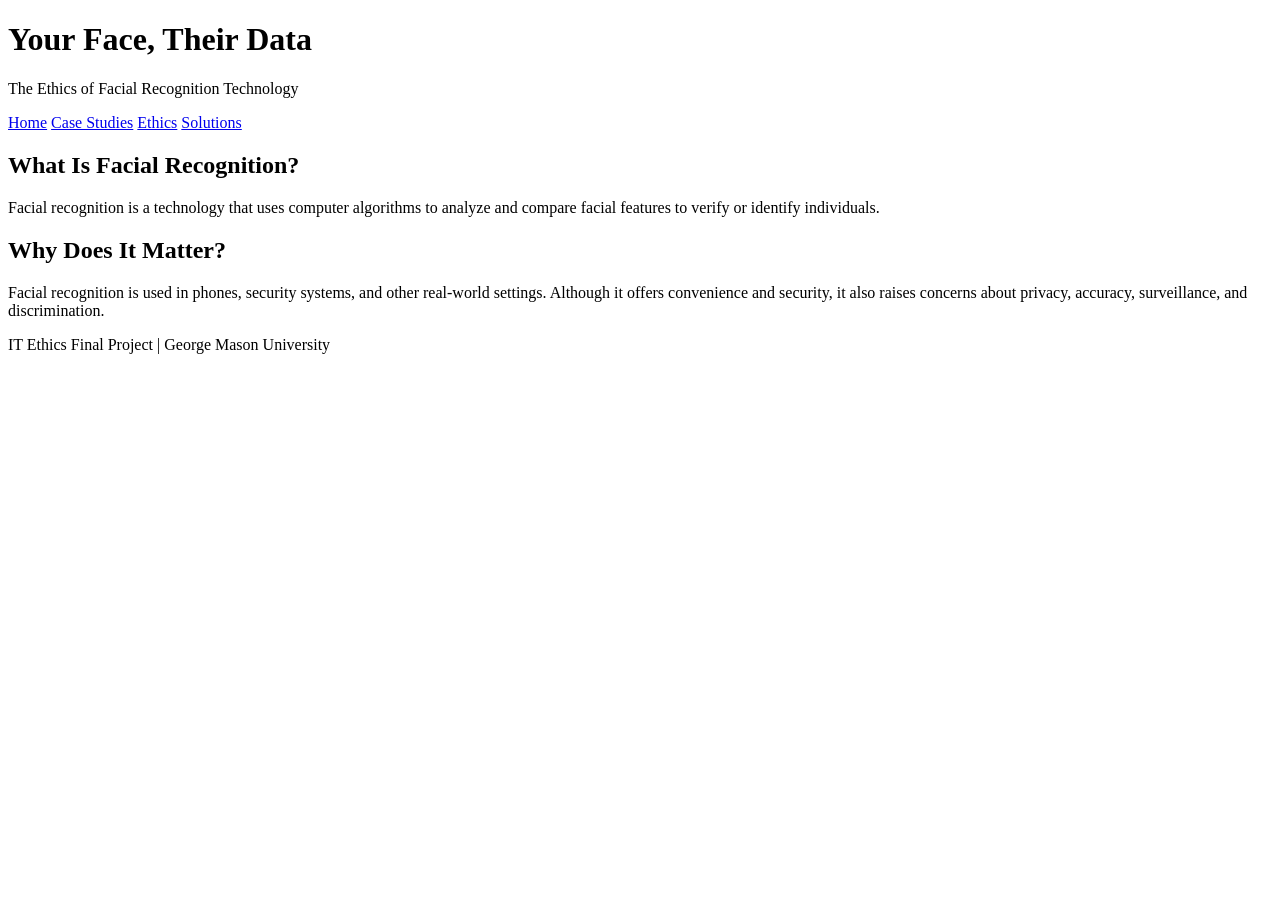
==== index.html @ 8aab13c5 "Create website homepage" ====
<!DOCTYPE html>
<html lang="en">
<head>
  <meta charset="UTF-8">
  <meta name="viewport" content="width=device-width, initial-scale=1">
  <title>Your Face, Their Data</title>
  <link rel="stylesheet" href="style.css">
</head>
<body>
  <header>
    <h1>Your Face, Their Data</h1>
    <p>The Ethics of Facial Recognition Technology</p>
  </header>

  <nav>
    <a href="index.html">Home</a>
    <a href="case-studies.html">Case Studies</a>
    <a href="ethics.html">Ethics</a>
    <a href="recommendations.html">Solutions</a>
  </nav>

  <main>
    <h2>What Is Facial Recognition?</h2>
    <p>
      Facial recognition is a technology that uses
      computer algorithms to analyze and compare
      facial features to verify or identify individuals.
    </p>

    <h2>Why Does It Matter?</h2>
    <p>
      Facial recognition is used in phones, security
      systems, and other real-world settings.
      Although it offers convenience and security,
      it also raises concerns about privacy,
      accuracy, surveillance, and discrimination.
    </p>
  </main>

  <footer>
    <p>IT Ethics Final Project | George Mason University</p>
  </footer>
</body>
</html>
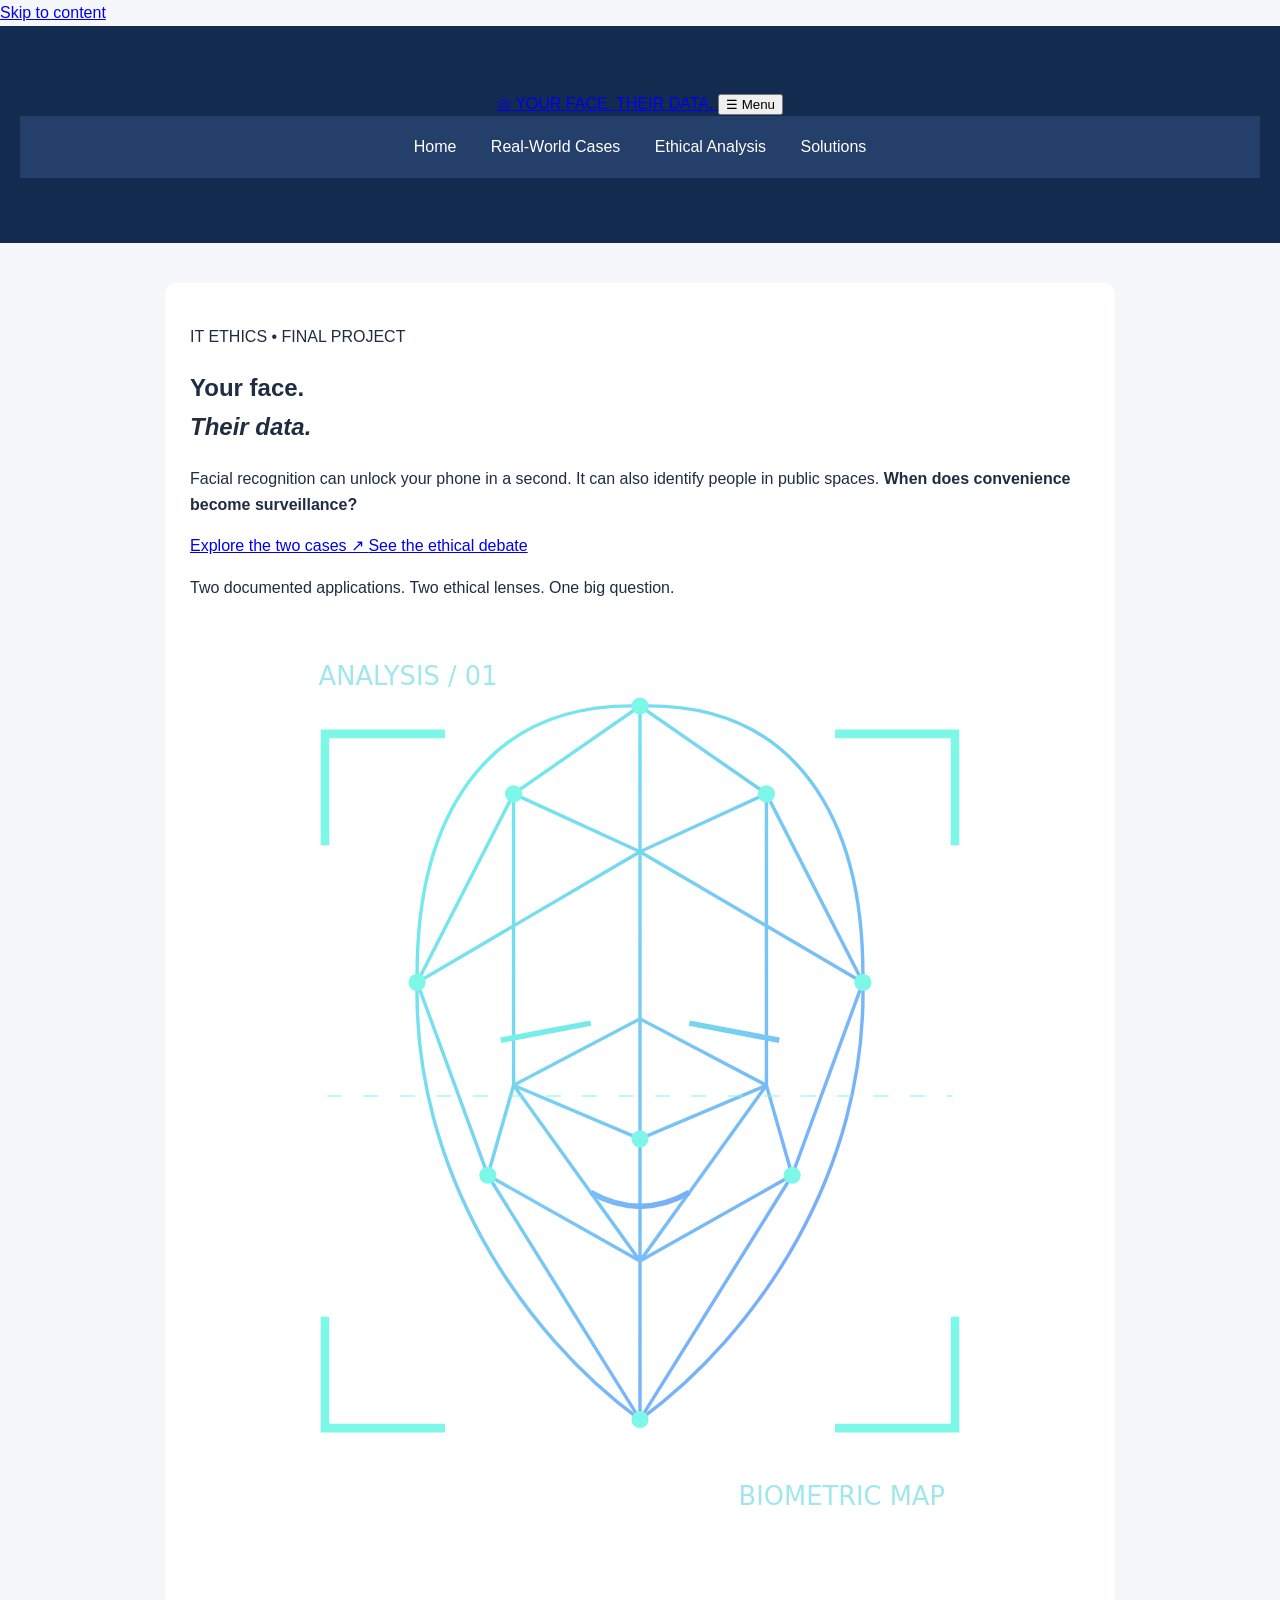
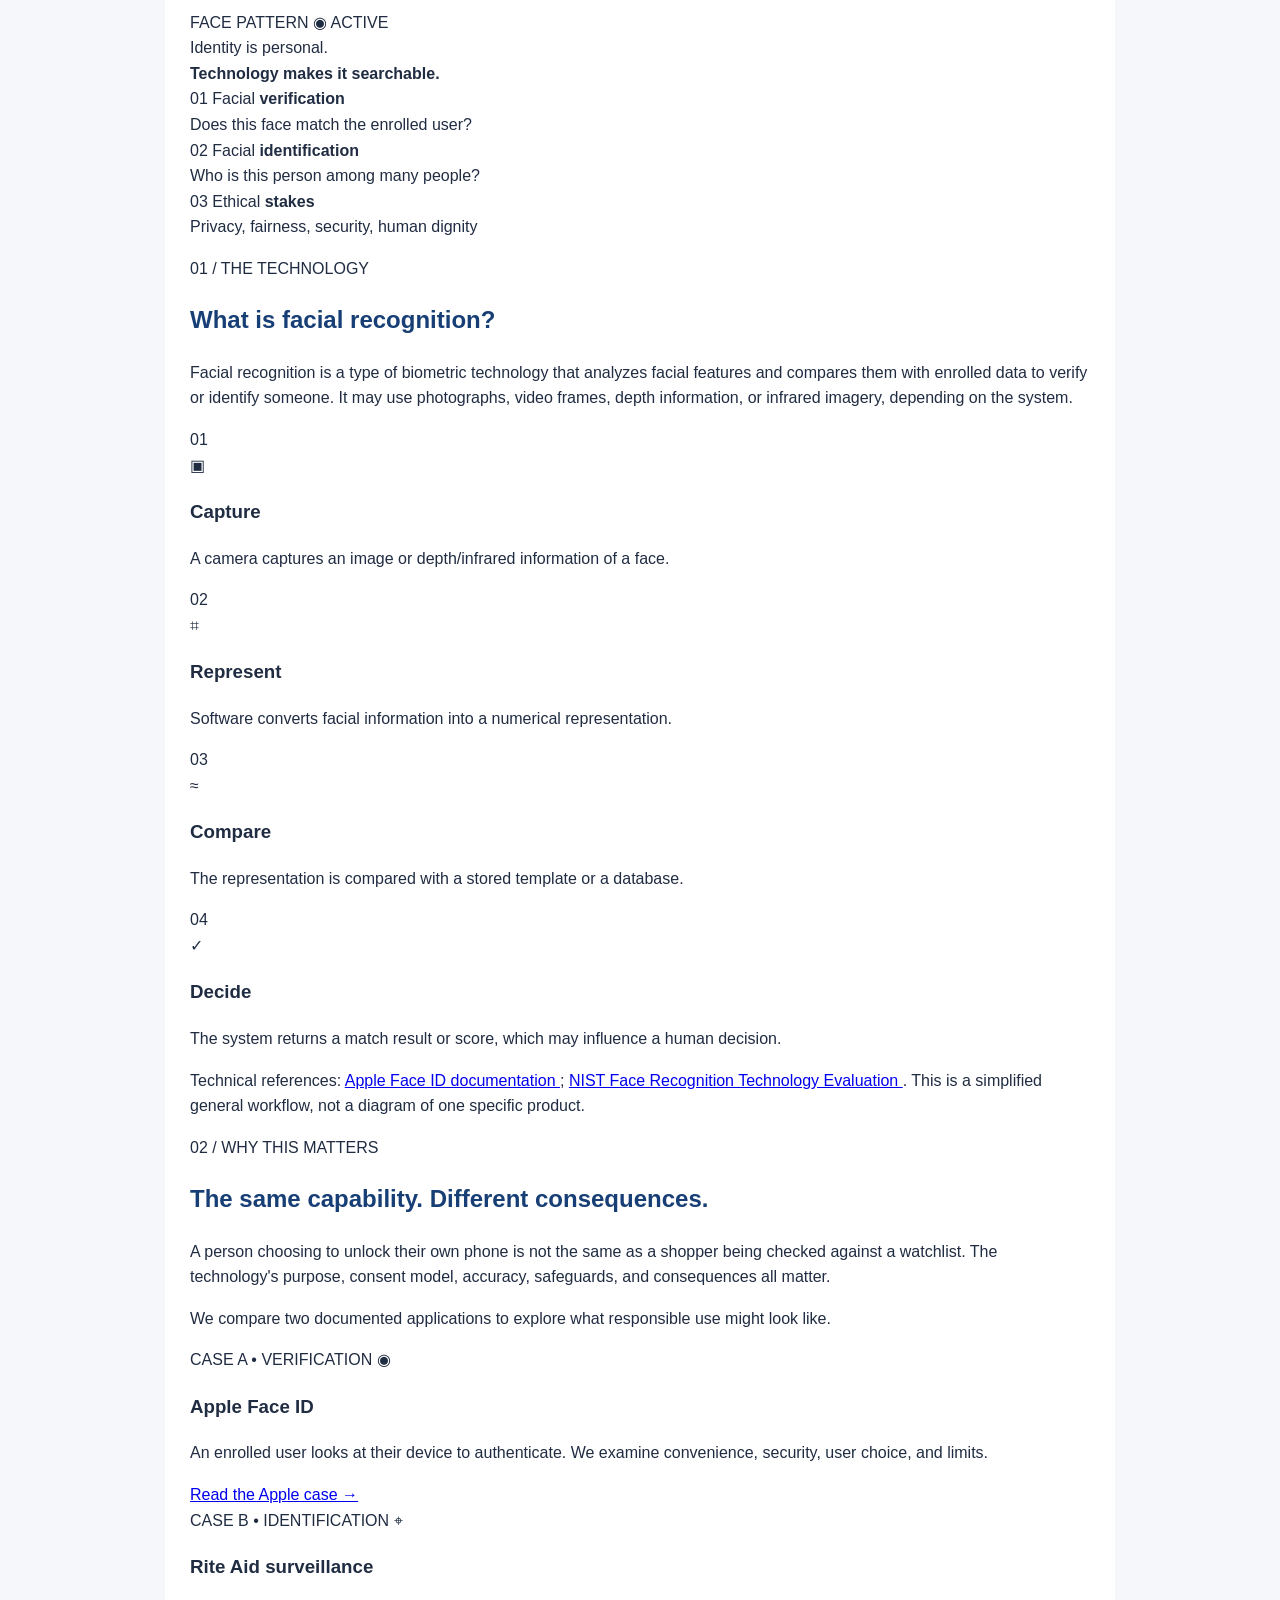
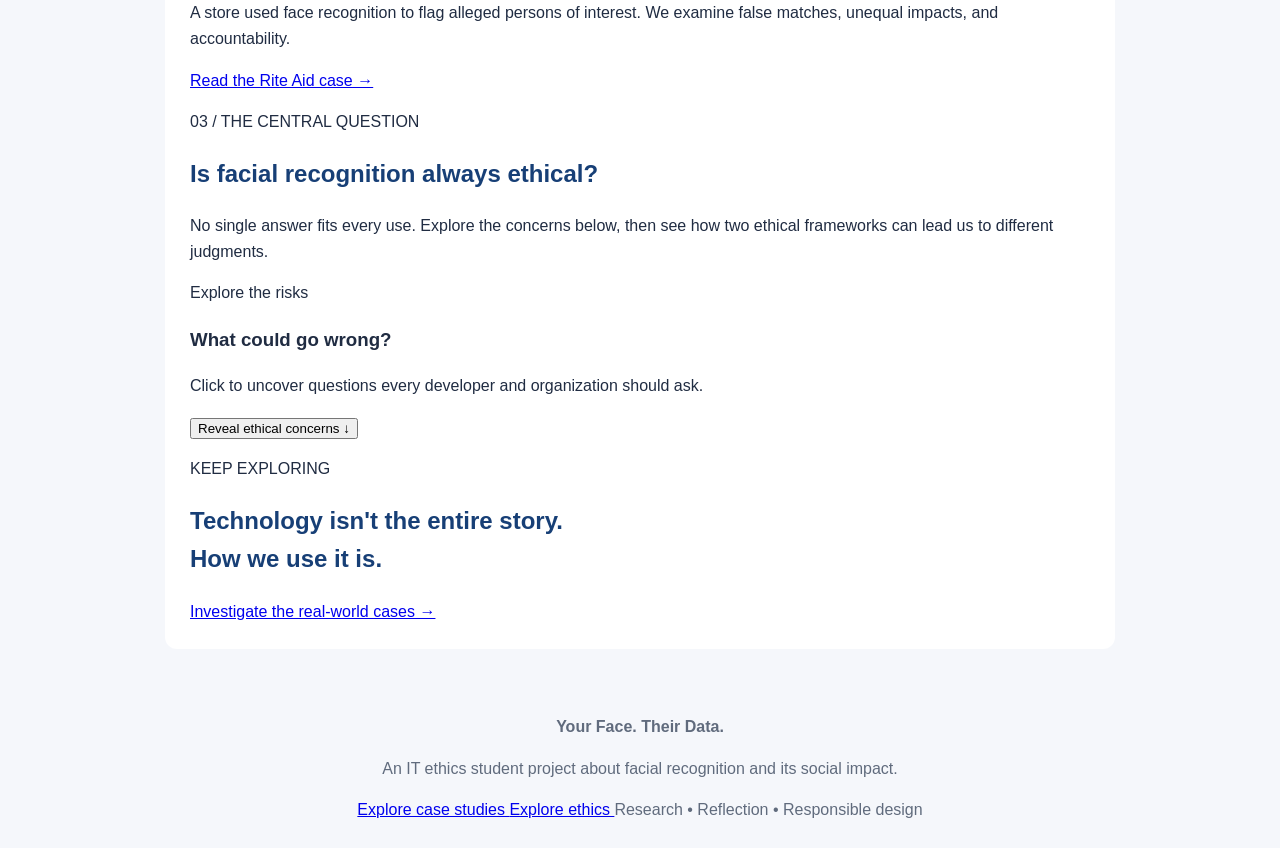
==== commit 9fbd6bd1: "Revise HTML structure and improve accessibility Updated the title and added meta description and the" ====
--- a/index.html
+++ b/index.html
@@ -4,42 +4,560 @@
 <head>
   <meta charset="UTF-8">
   <meta name="viewport" content="width=device-width, initial-scale=1">
-  <title>Your Face, Their Data</title>
+
+  <meta name="description"
+    content="Facial recognition technology, real-world applications, ethics, and practical safeguards.">
+
+  <meta name="theme-color" content="#071423">
+
+  <title>Home | Your Face. Their Data.</title>
+
   <link rel="stylesheet" href="style.css">
+  <script src="script.js" defer></script>
 </head>
+
 <body>
-  <header>
-    <h1>Your Face, Their Data</h1>
-    <p>The Ethics of Facial Recognition Technology</p>
+
+  <!-- Website Navigation -->
+  <a class="skip-link" href="#main">Skip to content</a>
+
+  <header class="site-header">
+    <div class="container header-inner">
+
+      <a class="brand" href="index.html"
+         aria-label="Your Face Their Data home">
+        <span class="brand-icon" aria-hidden="true">◎</span>
+        <span>
+          YOUR FACE<span class="brand-dot">.</span>
+          THEIR DATA<span class="brand-dot">.</span>
+        </span>
+      </a>
+
+      <button class="menu-toggle"
+              type="button"
+              aria-controls="primary-nav"
+              aria-expanded="false"
+              aria-label="Open navigation">
+        ☰ <span>Menu</span>
+      </button>
+
+      <nav id="primary-nav"
+           class="main-nav"
+           aria-label="Main navigation">
+
+        <a href="index.html" aria-current="page">Home</a>
+        <a href="case-studies.html">Real-World Cases</a>
+        <a href="ethics.html">Ethical Analysis</a>
+        <a href="recommendations.html">Solutions</a>
+
+      </nav>
+    </div>
   </header>
 
-  <nav>
-    <a href="index.html">Home</a>
-    <a href="case-studies.html">Case Studies</a>
-    <a href="ethics.html">Ethics</a>
-    <a href="recommendations.html">Solutions</a>
-  </nav>
-
-  <main>
-    <h2>What Is Facial Recognition?</h2>
-    <p>
-      Facial recognition is a technology that uses
-      computer algorithms to analyze and compare
-      facial features to verify or identify individuals.
-    </p>
-
-    <h2>Why Does It Matter?</h2>
-    <p>
-      Facial recognition is used in phones, security
-      systems, and other real-world settings.
-      Although it offers convenience and security,
-      it also raises concerns about privacy,
-      accuracy, surveillance, and discrimination.
-    </p>
+  <main id="main">
+
+    <!-- SECTION 1: Main Introduction -->
+    <section class="hero">
+      <div class="container hero-grid">
+
+        <div class="hero-copy">
+
+          <p class="eyebrow">
+            <span class="eyebrow-line"></span>
+            IT ETHICS • FINAL PROJECT
+          </p>
+
+          <h1>
+            Your face.<br>
+            <em>Their data.</em>
+          </h1>
+
+          <p class="hero-lead">
+            Facial recognition can unlock your phone
+            in a second. It can also identify people
+            in public spaces.
+
+            <strong>
+              When does convenience become surveillance?
+            </strong>
+          </p>
+
+          <div class="hero-actions">
+
+            <a class="button button-primary"
+               href="case-studies.html">
+              Explore the two cases
+              <span aria-hidden="true">↗</span>
+            </a>
+
+            <a class="button button-outline"
+               href="ethics.html">
+              See the ethical debate
+            </a>
+
+          </div>
+
+          <p class="hero-micro">
+            Two documented applications.
+            Two ethical lenses.
+            One big question.
+          </p>
+
+        </div>
+
+        <!-- Original Face Recognition Illustration -->
+        <div class="hero-visual">
+
+          <div class="glow-disc"></div>
+
+          <svg class="face-art"
+               viewBox="0 0 420 460"
+               role="img"
+               aria-label="Illustration of a face represented by a wireframe scan">
+
+            <defs>
+              <linearGradient id="faceLine"
+                              x1="0" y1="0"
+                              x2="1" y2="1">
+                <stop stop-color="#66f5e7"/>
+                <stop offset="1" stop-color="#6b93ff"/>
+              </linearGradient>
+            </defs>
+
+            <g stroke="url(#faceLine)"
+               stroke-width="1.6"
+               fill="none"
+               opacity=".9">
+
+              <path d="M210 42 C137 40 105 95 106 171 C104 259 155 335 210 375 C265 335 316 259 314 171 C315 95 283 40 210 42Z"/>
+
+              <path d="M210 42V375M106 171L210 110L314 171M106 171L139 261L210 301L281 261L314 171M139 261L210 375L281 261M151 83L151 219L210 301L269 219L269 83M151 219L210 188L269 219M106 171L151 83L210 110L269 83L314 171M151 83L210 42L269 83M139 261L151 219L210 244L269 219L281 261M210 110L210 188L210 244"/>
+
+              <path d="M145 198l42 -8M233 190l42 8M187 269Q210 282 233 269"
+                    stroke-width="2.6"/>
+
+            </g>
+
+            <g fill="#7df7e7">
+              <circle cx="210" cy="42" r="4"/>
+              <circle cx="151" cy="83" r="4"/>
+              <circle cx="269" cy="83" r="4"/>
+              <circle cx="106" cy="171" r="4"/>
+              <circle cx="314" cy="171" r="4"/>
+              <circle cx="139" cy="261" r="4"/>
+              <circle cx="281" cy="261" r="4"/>
+              <circle cx="210" cy="244" r="4"/>
+              <circle cx="210" cy="375" r="4"/>
+            </g>
+
+            <g stroke="#7df7e7"
+               stroke-width="4"
+               fill="none">
+
+              <path d="M63 107V55H119M301 55H357V107M63 327V379H119M301 379H357V327"/>
+
+            </g>
+
+            <path d="M64 224H356"
+                  stroke="#7df7e7"
+                  stroke-width="1"
+                  stroke-dasharray="7 10"
+                  opacity=".5"/>
+
+            <g font-family="system-ui,sans-serif"
+               font-size="12"
+               fill="#9fe6ed">
+
+              <text x="60" y="32">ANALYSIS / 01</text>
+              <text x="256" y="415">BIOMETRIC MAP</text>
+
+            </g>
+
+          </svg>
+
+          <div class="art-label art-label-top">
+            FACE PATTERN <span>◉ ACTIVE</span>
+          </div>
+
+          <div class="art-label art-label-bottom">
+            Identity is personal.<br>
+            <strong>Technology makes it searchable.</strong>
+          </div>
+
+        </div>
+      </div>
+    </section>
+
+    <!-- SECTION 2: Three Key Concepts -->
+    <section class="stats-strip" aria-label="Key ideas">
+      <div class="container stat-grid">
+
+        <div>
+          <span class="stat-num">01</span>
+          <span>
+            Facial <strong>verification</strong><br>
+            Does this face match the enrolled user?
+          </span>
+        </div>
+
+        <div>
+          <span class="stat-num">02</span>
+          <span>
+            Facial <strong>identification</strong><br>
+            Who is this person among many people?
+          </span>
+        </div>
+
+        <div>
+          <span class="stat-num">03</span>
+          <span>
+            Ethical <strong>stakes</strong><br>
+            Privacy, fairness, security, human dignity
+          </span>
+        </div>
+
+      </div>
+    </section>
+
+    <!-- SECTION 3: How Facial Recognition Works -->
+    <section class="section container" id="technology">
+
+      <div class="section-heading">
+
+        <p class="kicker">01 / THE TECHNOLOGY</p>
+
+        <h2>What is facial recognition?</h2>
+
+        <p>
+          Facial recognition is a type of biometric
+          technology that analyzes facial features and
+          compares them with enrolled data to verify
+          or identify someone.
+
+          It may use photographs, video frames,
+          depth information, or infrared imagery,
+          depending on the system.
+        </p>
+
+      </div>
+
+      <div class="steps-grid">
+
+        <article class="step-card">
+          <span class="step-num">01</span>
+          <div class="step-icon" aria-hidden="true">▣</div>
+          <h3>Capture</h3>
+          <p>
+            A camera captures an image or
+            depth/infrared information of a face.
+          </p>
+        </article>
+
+        <article class="step-card">
+          <span class="step-num">02</span>
+          <div class="step-icon" aria-hidden="true">⌗</div>
+          <h3>Represent</h3>
+          <p>
+            Software converts facial information
+            into a numerical representation.
+          </p>
+        </article>
+
+        <article class="step-card">
+          <span class="step-num">03</span>
+          <div class="step-icon" aria-hidden="true">≈</div>
+          <h3>Compare</h3>
+          <p>
+            The representation is compared with
+            a stored template or a database.
+          </p>
+        </article>
+
+        <article class="step-card">
+          <span class="step-num">04</span>
+          <div class="step-icon" aria-hidden="true">✓</div>
+          <h3>Decide</h3>
+          <p>
+            The system returns a match result or
+            score, which may influence a human decision.
+          </p>
+        </article>
+
+      </div>
+
+      <p class="source-line">
+        Technical references:
+
+        <a href="https://support.apple.com/en-us/102381"
+           target="_blank"
+           rel="noopener noreferrer">
+          Apple Face ID documentation
+        </a>;
+
+        <a href="https://pages.nist.gov/frvt/html/frvt_demographics.html"
+           target="_blank"
+           rel="noopener noreferrer">
+          NIST Face Recognition Technology Evaluation
+        </a>.
+
+        This is a simplified general workflow,
+        not a diagram of one specific product.
+      </p>
+
+    </section>
+
+    <!-- SECTION 4: Why Facial Recognition Matters -->
+    <section class="section section-contrast">
+
+      <div class="container two-col-intro">
+
+        <div>
+          <p class="kicker">02 / WHY THIS MATTERS</p>
+
+          <h2>
+            The same capability.
+            <span class="text-accent">
+              Different consequences.
+            </span>
+          </h2>
+        </div>
+
+        <div>
+          <p>
+            A person choosing to unlock their own
+            phone is not the same as a shopper being
+            checked against a watchlist.
+
+            The technology's purpose, consent model,
+            accuracy, safeguards, and consequences
+            all matter.
+          </p>
+
+          <p>
+            We compare two documented applications
+            to explore what responsible use might
+            look like.
+          </p>
+        </div>
+
+      </div>
+
+      <!-- Two Real-World Case Studies -->
+      <div class="container case-preview-grid">
+
+        <article class="preview-card preview-apple">
+
+          <div class="preview-top">
+
+            <span class="tag tag-mint">
+              CASE A • VERIFICATION
+            </span>
+
+            <span class="preview-symbol" aria-hidden="true">
+              ◉
+            </span>
+
+          </div>
+
+          <h3>Apple Face ID</h3>
+
+          <p>
+            An enrolled user looks at their device
+            to authenticate. We examine convenience,
+            security, user choice, and limits.
+          </p>
+
+          <a class="text-link"
+             href="case-studies.html#apple">
+            Read the Apple case →
+          </a>
+
+        </article>
+
+        <article class="preview-card preview-rite">
+
+          <div class="preview-top">
+
+            <span class="tag tag-amber">
+              CASE B • IDENTIFICATION
+            </span>
+
+            <span class="preview-symbol" aria-hidden="true">
+              ⌖
+            </span>
+
+          </div>
+
+          <h3>Rite Aid surveillance</h3>
+
+          <p>
+            A store used face recognition to flag
+            alleged persons of interest.
+
+            We examine false matches, unequal
+            impacts, and accountability.
+          </p>
+
+          <a class="text-link"
+             href="case-studies.html#rite-aid">
+            Read the Rite Aid case →
+          </a>
+
+        </article>
+
+      </div>
+    </section>
+
+    <!-- SECTION 5: Ethical Concerns -->
+    <section class="section container">
+
+      <div class="section-heading">
+
+        <p class="kicker">03 / THE CENTRAL QUESTION</p>
+
+        <h2>Is facial recognition always ethical?</h2>
+
+        <p>
+          No single answer fits every use.
+
+          Explore the concerns below, then see
+          how two ethical frameworks can lead
+          us to different judgments.
+        </p>
+
+      </div>
+
+      <div class="reveal-card">
+
+        <div>
+
+          <p class="reveal-prompt">Explore the risks</p>
+
+          <h3>What could go wrong?</h3>
+
+          <p>
+            Click to uncover questions every
+            developer and organization should ask.
+          </p>
+
+          <button class="button button-primary"
+                  id="learnMoreBtn"
+                  type="button"
+                  aria-expanded="false"
+                  aria-controls="extraInfo">
+
+            Reveal ethical concerns ↓
+
+          </button>
+
+        </div>
+
+        <div id="extraInfo" hidden>
+
+          <ul class="risk-list">
+
+            <li>
+              <strong>Privacy:</strong>
+              Was biometric information collected
+              with meaningful notice and choice?
+            </li>
+
+            <li>
+              <strong>Fairness:</strong>
+              Are error rates different across
+              demographic groups or conditions?
+            </li>
+
+            <li>
+              <strong>Accountability:</strong>
+              Who reviews a match before anyone
+              faces consequences?
+            </li>
+
+            <li>
+              <strong>Security:</strong>
+              How is facial data stored,
+              protected, and deleted?
+            </li>
+
+          </ul>
+
+          <a class="text-link" href="ethics.html">
+            Compare the ethical lenses →
+          </a>
+
+        </div>
+
+      </div>
+
+    </section>
+
+    <!-- SECTION 6: Closing -->
+    <section class="closing-cta">
+
+      <div class="container closing-inner">
+
+        <div>
+
+          <p class="kicker">KEEP EXPLORING</p>
+
+          <h2>
+            Technology isn't the entire story.<br>
+
+            <span class="text-accent">
+              How we use it is.
+            </span>
+
+          </h2>
+
+        </div>
+
+        <a class="button button-primary"
+           href="case-studies.html">
+
+          Investigate the real-world cases →
+
+        </a>
+
+      </div>
+
+    </section>
+
   </main>
 
-  <footer>
-    <p>IT Ethics Final Project | George Mason University</p>
+  <!-- Website Footer -->
+  <footer class="site-footer">
+
+    <div class="container footer-inner">
+
+      <div>
+        <strong>Your Face. Their Data.</strong>
+
+        <p>
+          An IT ethics student project about
+          facial recognition and its social impact.
+        </p>
+      </div>
+
+      <div class="footer-right">
+
+        <a href="case-studies.html">
+          Explore case studies
+        </a>
+
+        <a href="ethics.html">
+          Explore ethics
+        </a>
+
+        <span>
+          Research • Reflection • Responsible design
+        </span>
+
+      </div>
+
+    </div>
+
   </footer>
+
 </body>
 </html>
--- a/style.css
+++ b/style.css
@@ -0,0 +1,69 @@
+
+body {
+  margin: 0;
+  font-family: Arial, sans-serif;
+  background: #f5f7fb;
+  color: #202c42;
+  line-height: 1.6;
+}
+
+header {
+  background: #142b50;
+  color: white;
+  text-align: center;
+  padding: 65px 20px;
+}
+
+header h1 {
+  font-size: 42px;
+  margin-bottom: 10px;
+}
+
+nav {
+  background: #243f69;
+  padding: 18px;
+  text-align: center;
+}
+
+nav a {
+  color: white;
+  text-decoration: none;
+  margin: 0 15px;
+}
+
+nav a:hover {
+  text-decoration: underline;
+}
+
+main {
+  max-width: 900px;
+  margin: 40px auto;
+  padding: 25px;
+  background: white;
+  border-radius: 12px;
+}
+
+h2 {
+  color: #173f76;
+}
+
+footer {
+  text-align: center;
+  padding: 25px;
+  color: #606b7d;
+}
+
+@media (max-width: 600px) {
+  nav a {
+    display: inline-block;
+    margin: 6px;
+  }
+
+  header h1 {
+    font-size: 30px;
+  }
+
+  main {
+    margin: 15px;
+  }
+}
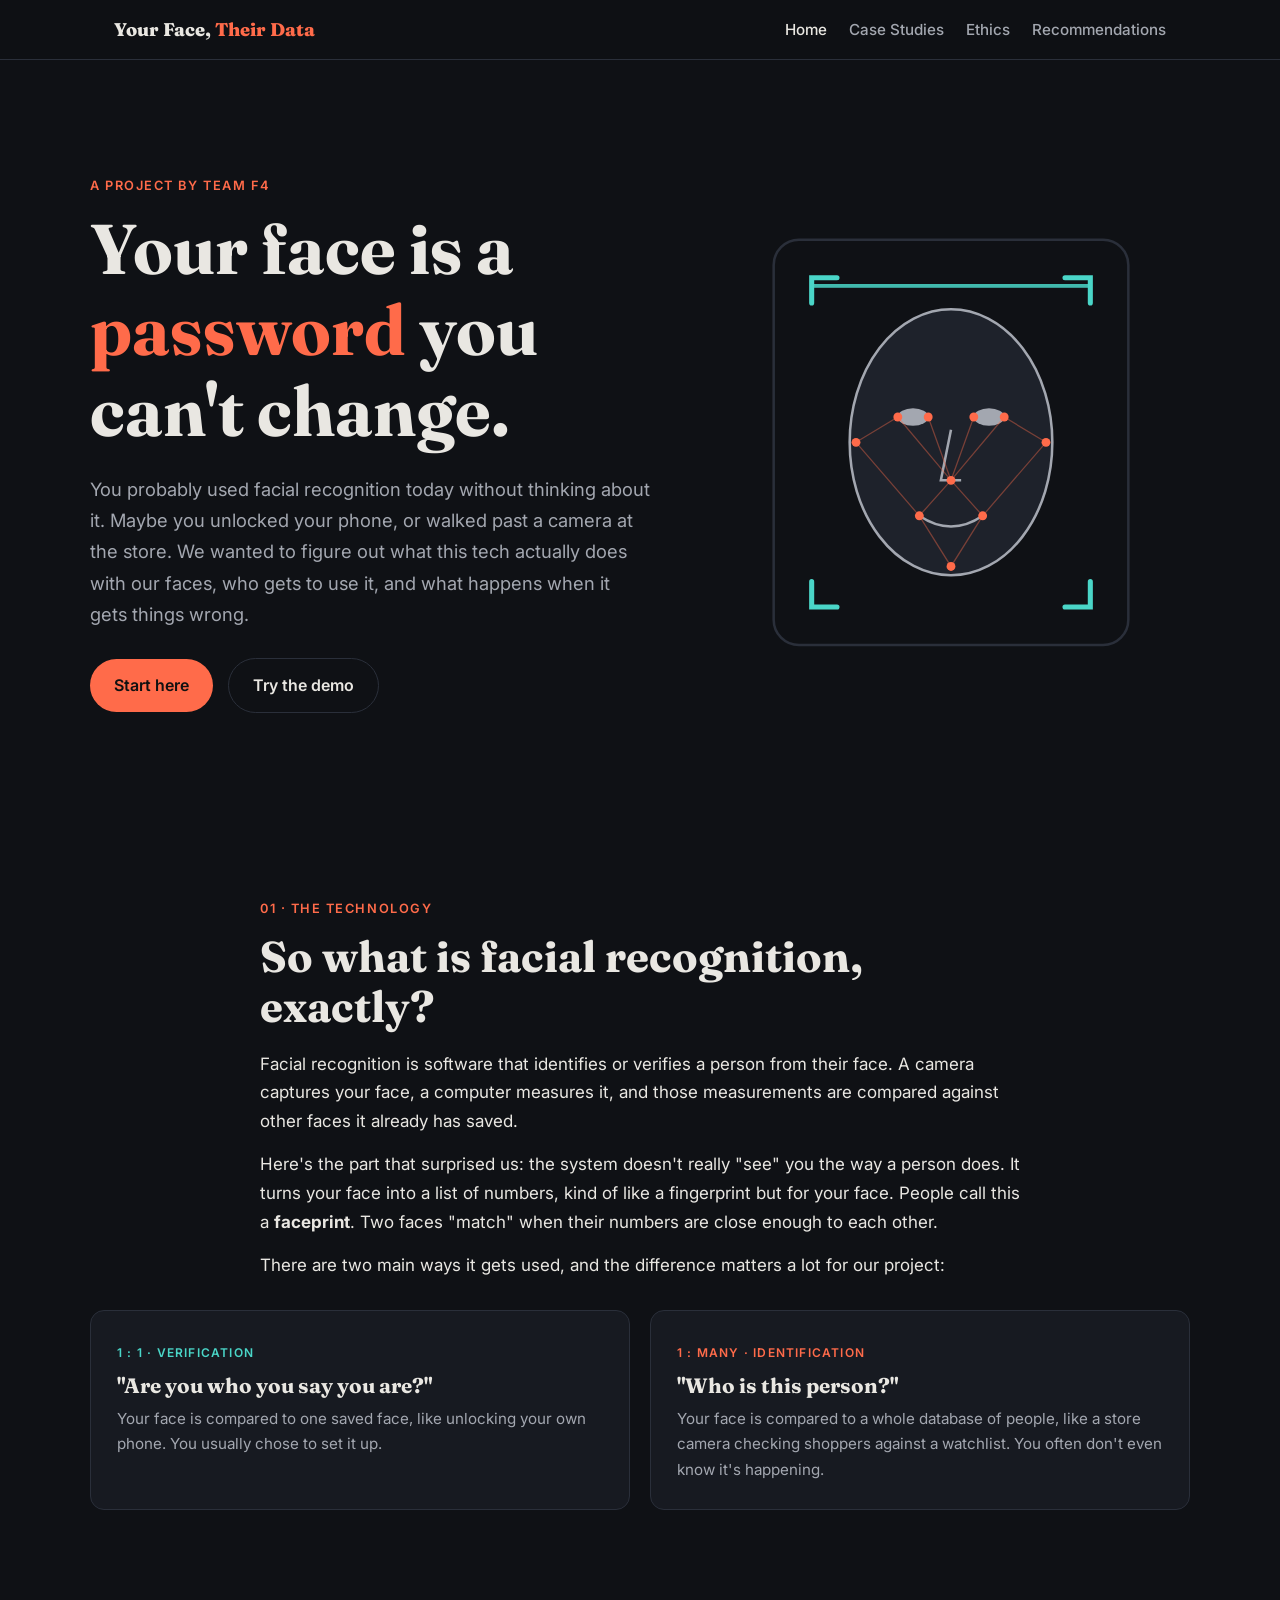
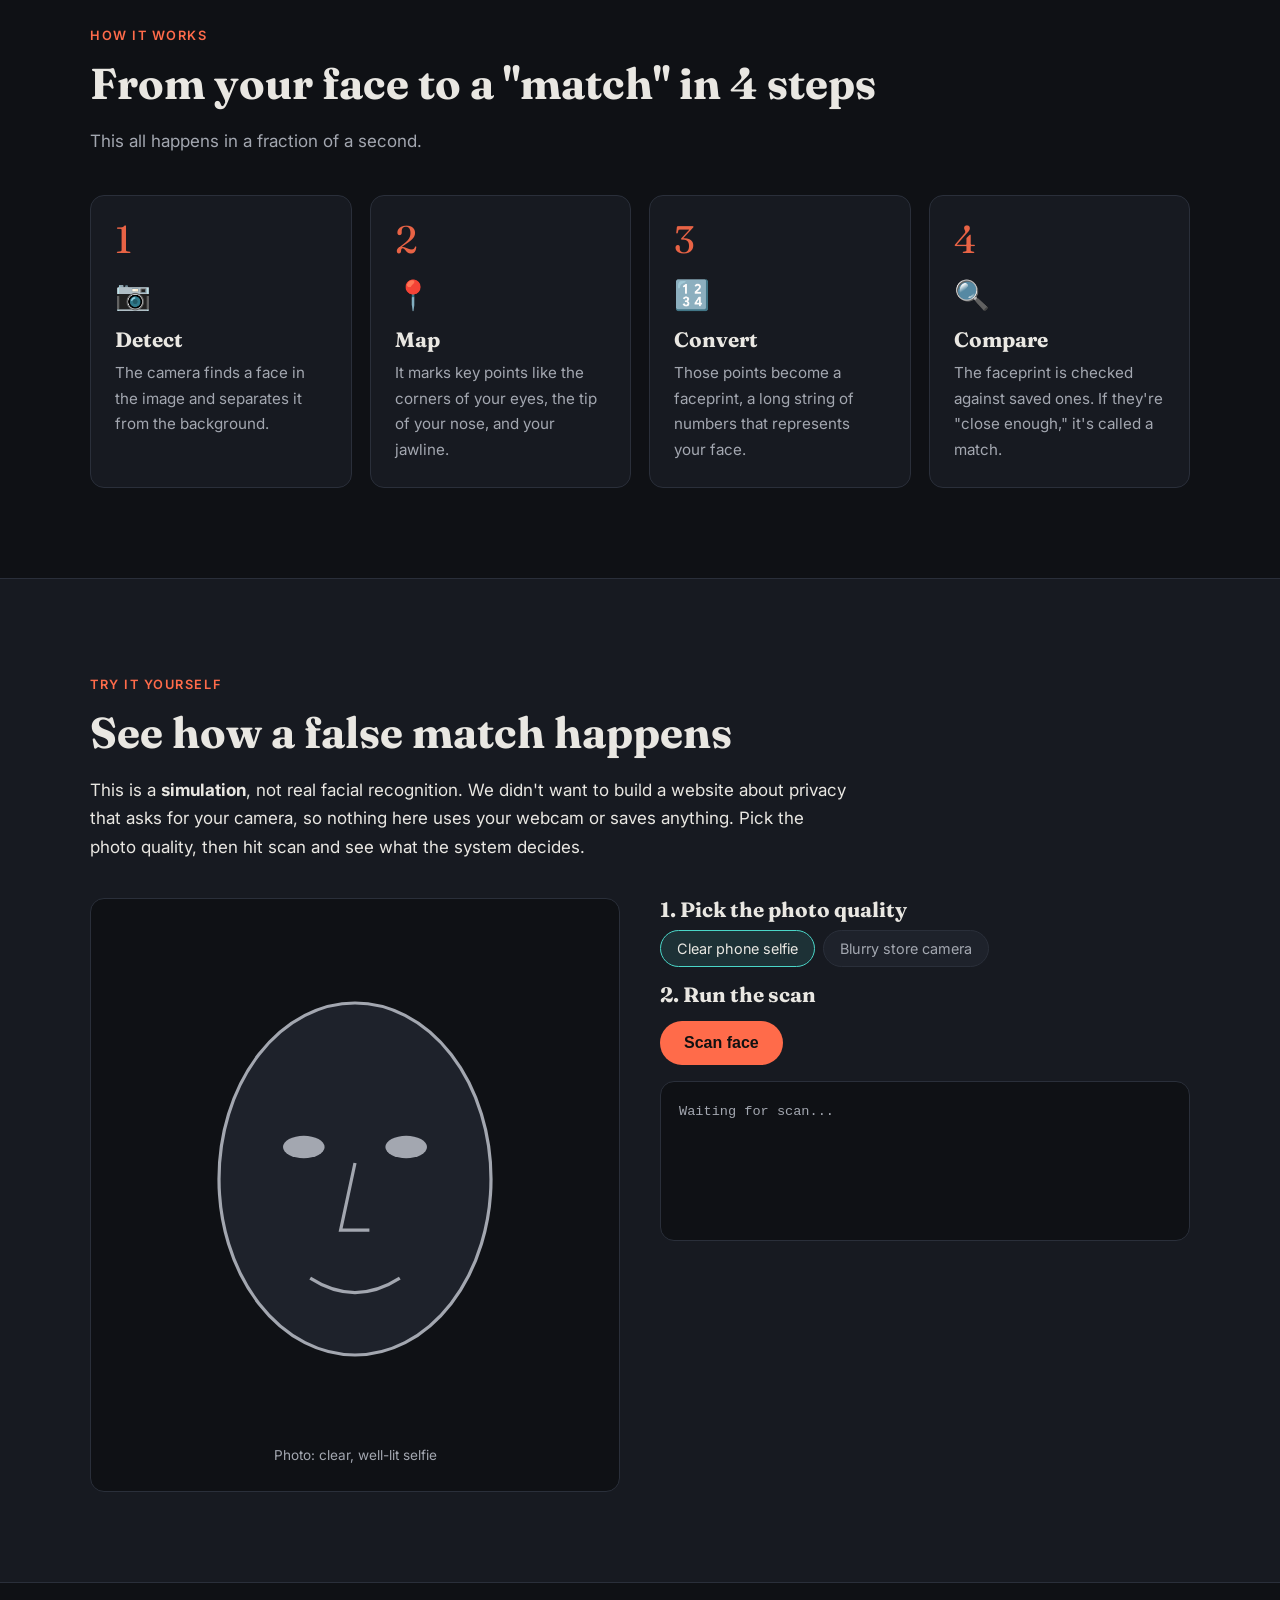
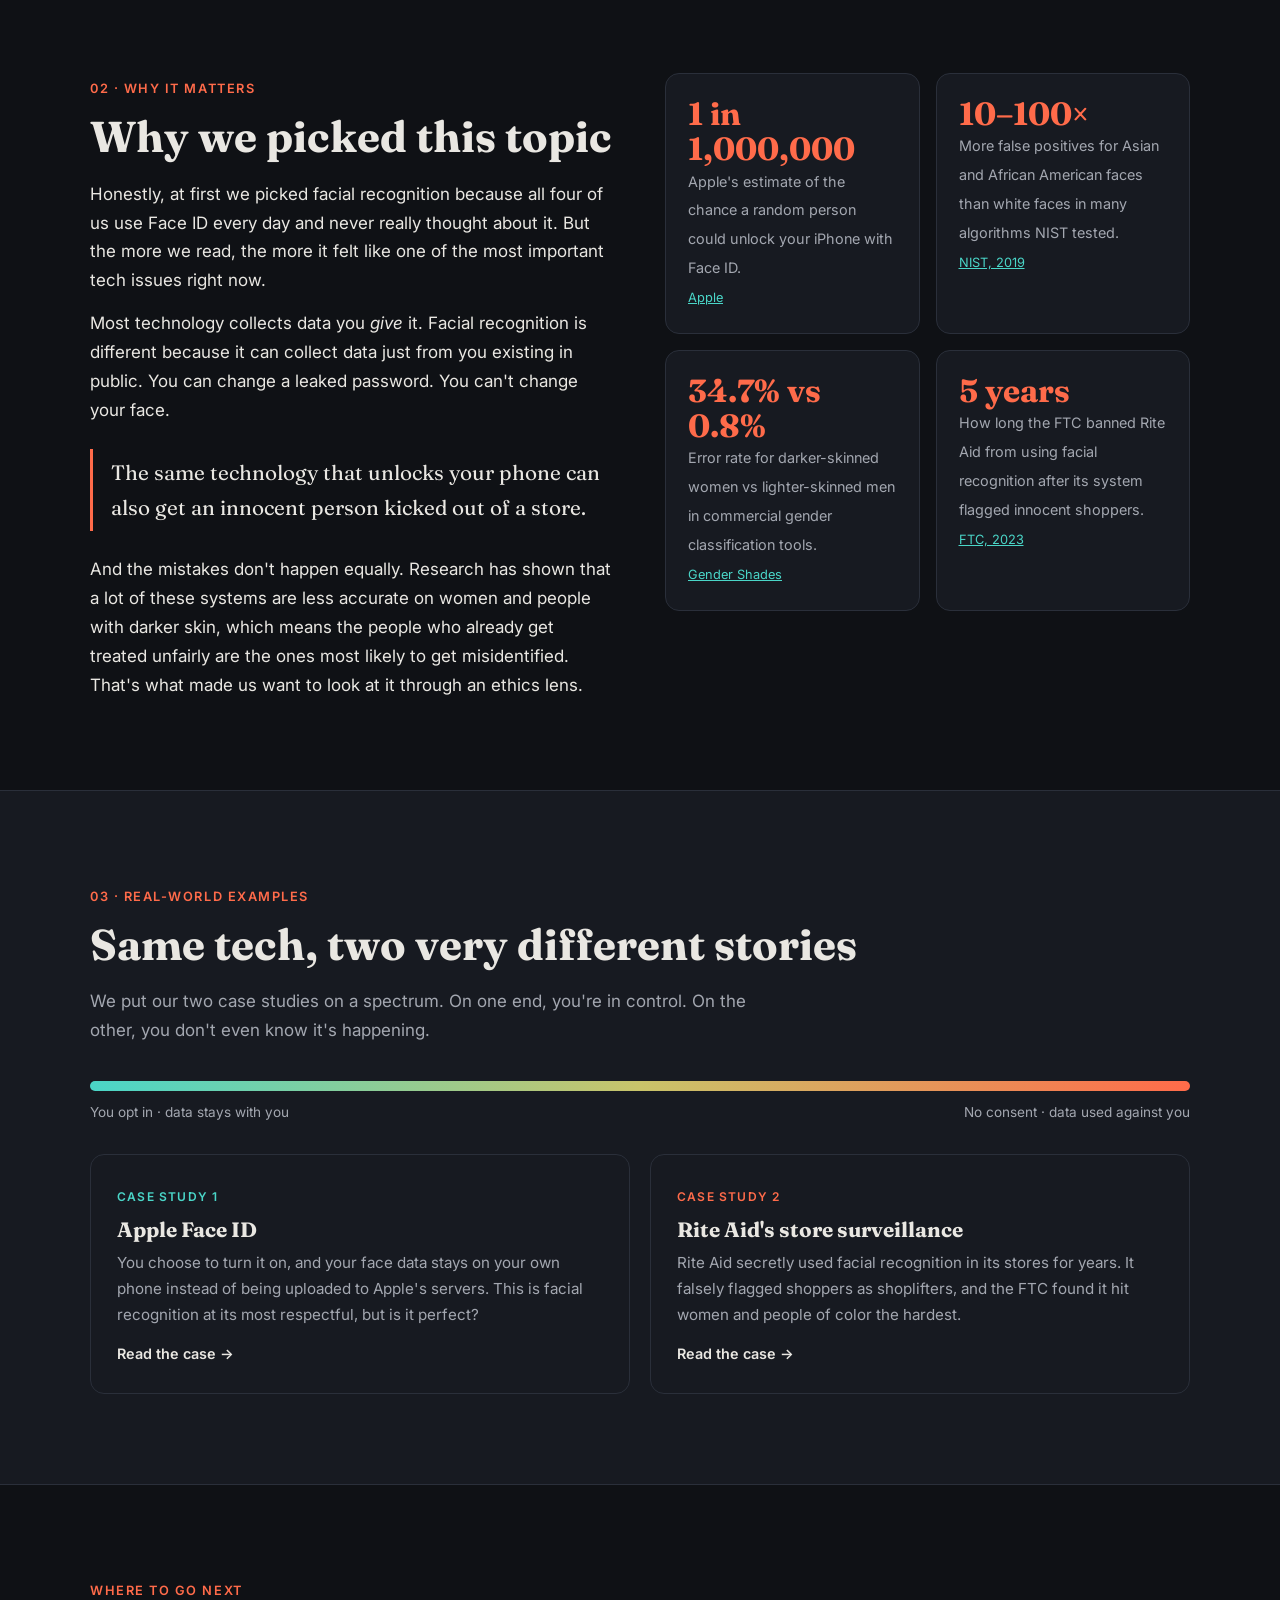
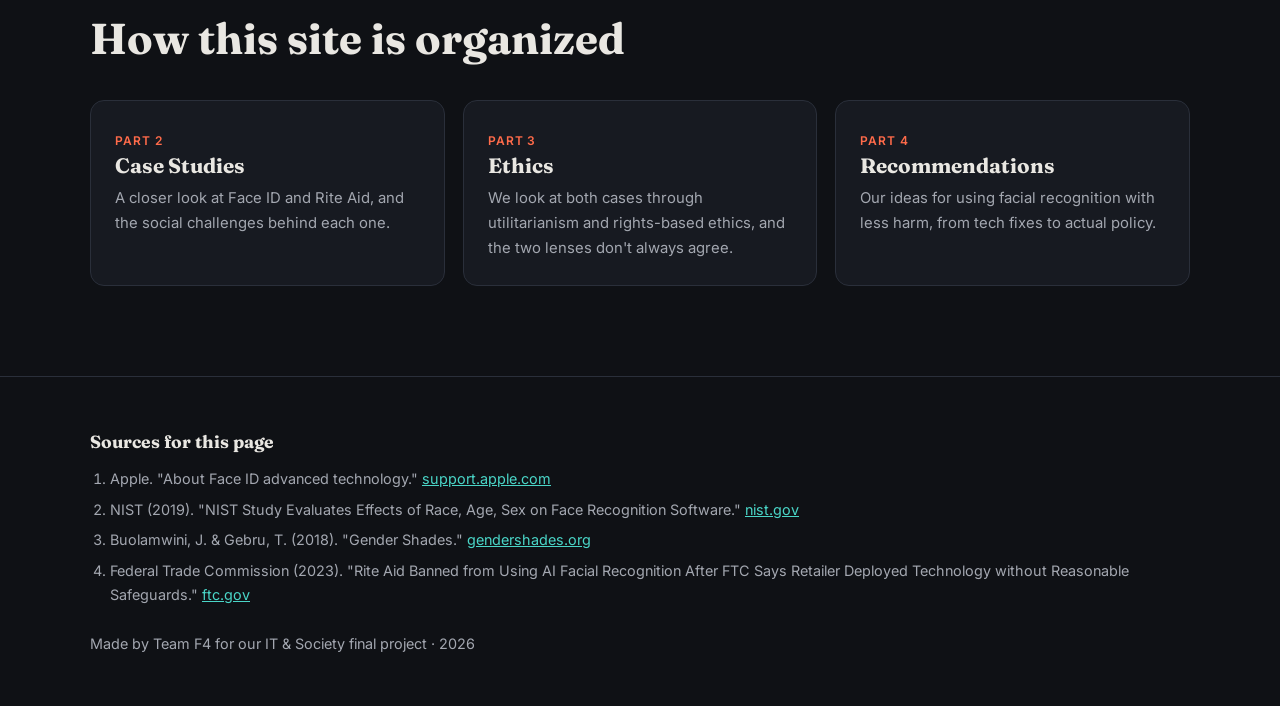
==== commit 4be08289: "Update print statement from 'Hello' to 'Goodbye'" ====
--- a/index.html
+++ b/index.html
@@ -1,563 +1,585 @@
-
 <!DOCTYPE html>
 <html lang="en">
 <head>
   <meta charset="UTF-8">
-  <meta name="viewport" content="width=device-width, initial-scale=1">
-
-  <meta name="description"
-    content="Facial recognition technology, real-world applications, ethics, and practical safeguards.">
-
-  <meta name="theme-color" content="#071423">
-
-  <title>Home | Your Face. Their Data.</title>
-
-  <link rel="stylesheet" href="style.css">
-  <script src="script.js" defer></script>
+  <meta name="viewport" content="width=device-width, initial-scale=1.0">
+  <title>Your Face, Their Data | Facial Recognition Ethics</title>
+  <meta name="description" content="A student project exploring facial recognition technology, where it's used, and the ethical questions it raises.">
+  <link rel="preconnect" href="https://fonts.googleapis.com">
+  <link rel="preconnect" href="https://fonts.gstatic.com" crossorigin>
+  <link href="https://fonts.googleapis.com/css2?family=Fraunces:opsz,wght@9..144,600;9..144,800&family=Inter:wght@400;500;600&display=swap" rel="stylesheet">
+
+  <style>
+    :root {
+      --bg: #0f1115;
+      --panel: #171a21;
+      --panel-2: #1e222b;
+      --text: #e9e7e2;
+      --muted: #a3a7b0;
+      --accent: #ff6b4a;
+      --accent-2: #4ad6c8;
+      --line: #2a2f3a;
+      --radius: 14px;
+    }
+    * { box-sizing: border-box; margin: 0; padding: 0; }
+    html { scroll-behavior: smooth; }
+    body {
+      font-family: "Inter", system-ui, sans-serif;
+      background: var(--bg);
+      color: var(--text);
+      line-height: 1.7;
+      font-size: 17px;
+    }
+    a { color: var(--accent-2); }
+    img, svg { max-width: 100%; }
+
+    /* ---------- NAV ---------- */
+    nav {
+      position: sticky; top: 0; z-index: 10;
+      background: rgba(15,17,21,0.9);
+      backdrop-filter: blur(8px);
+      border-bottom: 1px solid var(--line);
+    }
+    .nav-inner {
+      max-width: 1100px; margin: 0 auto; padding: 14px 24px;
+      display: flex; justify-content: space-between; align-items: center; flex-wrap: wrap; gap: 10px;
+    }
+    .logo { font-family: "Fraunces", serif; font-weight: 800; font-size: 1.15rem; color: var(--text); text-decoration: none; }
+    .logo span { color: var(--accent); }
+    .nav-links { display: flex; gap: 22px; list-style: none; flex-wrap: wrap; }
+    .nav-links a { color: var(--muted); text-decoration: none; font-size: 0.95rem; font-weight: 500; }
+    .nav-links a:hover, .nav-links a.active { color: var(--text); }
+
+    /* ---------- LAYOUT ---------- */
+    section { padding: 90px 24px; }
+    .wrap { max-width: 1100px; margin: 0 auto; }
+    .narrow { max-width: 760px; }
+    h1, h2, h3 { font-family: "Fraunces", serif; line-height: 1.15; }
+    h2 { font-size: clamp(1.9rem, 4vw, 2.7rem); margin-bottom: 18px; }
+    h3 { font-size: 1.3rem; margin-bottom: 8px; }
+    p + p { margin-top: 14px; }
+    .eyebrow {
+      display: inline-block; font-size: 0.8rem; letter-spacing: 0.12em; text-transform: uppercase;
+      color: var(--accent); font-weight: 600; margin-bottom: 12px;
+    }
+    .muted { color: var(--muted); }
+
+    /* ---------- HERO ---------- */
+    .hero { padding: 110px 24px 90px; position: relative; overflow: hidden; }
+    .hero-grid { display: grid; grid-template-columns: 1.2fr 1fr; gap: 50px; align-items: center; }
+    .hero h1 { font-size: clamp(2.6rem, 6vw, 4.4rem); margin-bottom: 22px; }
+    .hero h1 em { font-style: normal; color: var(--accent); }
+    .hero p.lead { font-size: 1.15rem; color: var(--muted); max-width: 560px; }
+    .btn {
+      display: inline-block; margin-top: 28px; padding: 13px 24px; border-radius: 999px;
+      background: var(--accent); color: #111; font-weight: 600; text-decoration: none; border: none; cursor: pointer; font-size: 1rem;
+    }
+    .btn.ghost { background: transparent; color: var(--text); border: 1px solid var(--line); margin-left: 10px; }
+    .hero-face { width: 100%; max-width: 380px; margin: 0 auto; display: block; }
+    .scanline { animation: scan 3s ease-in-out infinite; }
+    @keyframes scan { 0%,100% { transform: translateY(0); } 50% { transform: translateY(250px); } }
+    .dot-pulse { animation: pulse 2s ease-in-out infinite; }
+    @keyframes pulse { 0%,100% { opacity: .35; } 50% { opacity: 1; } }
+
+    /* ---------- STEPS ---------- */
+    .steps { display: grid; grid-template-columns: repeat(4, 1fr); gap: 18px; margin-top: 40px; }
+    .step {
+      background: var(--panel); border: 1px solid var(--line); border-radius: var(--radius); padding: 24px;
+      position: relative;
+    }
+    .step .num {
+      font-family: "Fraunces", serif; font-size: 2.4rem; color: var(--accent); opacity: .9; line-height: 1;
+      margin-bottom: 12px; display: block;
+    }
+    .step p { font-size: 0.95rem; color: var(--muted); }
+    .step-icon { font-size: 1.8rem; margin-bottom: 8px; display: block; }
+
+    /* ---------- DEMO ---------- */
+    .demo-section { background: var(--panel); border-top: 1px solid var(--line); border-bottom: 1px solid var(--line); }
+    .demo { display: grid; grid-template-columns: 1fr 1fr; gap: 40px; margin-top: 36px; align-items: start; }
+    .demo-stage {
+      background: var(--bg); border: 1px solid var(--line); border-radius: var(--radius); padding: 24px; text-align: center;
+    }
+    .demo-controls { display: flex; flex-direction: column; gap: 16px; }
+    .toggle-group { display: flex; gap: 8px; flex-wrap: wrap; }
+    .toggle {
+      padding: 9px 16px; border-radius: 999px; border: 1px solid var(--line); background: var(--panel-2);
+      color: var(--muted); cursor: pointer; font-size: 0.9rem; font-family: inherit;
+    }
+    .toggle.on { border-color: var(--accent-2); color: var(--text); background: rgba(74,214,200,.12); }
+    .readout {
+      background: var(--bg); border: 1px solid var(--line); border-radius: var(--radius); padding: 18px;
+      font-family: ui-monospace, Menlo, monospace; font-size: 0.85rem; color: var(--muted); min-height: 160px;
+    }
+    .readout .ok { color: var(--accent-2); }
+    .readout .bad { color: var(--accent); }
+    .result {
+      border-radius: var(--radius); padding: 18px; font-weight: 500; display: none;
+    }
+    .result.show { display: block; }
+    .result.match { background: rgba(74,214,200,.12); border: 1px solid var(--accent-2); }
+    .result.false { background: rgba(255,107,74,.12); border: 1px solid var(--accent); }
+    #demoFace .landmark { opacity: 0; transition: opacity .3s; }
+    #demoFace.scanned .landmark { opacity: 1; }
+    #demoFace .mesh { opacity: 0; transition: opacity .6s; }
+    #demoFace.scanned .mesh { opacity: .55; }
+    #demoScan { opacity: 0; }
+    #demoFace.scanning #demoScan { opacity: 1; animation: scan 1.2s ease-in-out 2; }
+    .blurry { filter: blur(2.5px); }
+    .note { font-size: 0.85rem; color: var(--muted); }
+
+    /* ---------- WHY ---------- */
+    .why-grid { display: grid; grid-template-columns: 1fr 1fr; gap: 50px; align-items: start; }
+    .stats { display: grid; grid-template-columns: 1fr 1fr; gap: 16px; }
+    .stat {
+      background: var(--panel); border: 1px solid var(--line); border-radius: var(--radius); padding: 22px;
+    }
+    .stat strong { font-family: "Fraunces", serif; font-size: 2rem; color: var(--accent); display: block; line-height: 1.1; }
+    .stat span { font-size: 0.9rem; color: var(--muted); }
+    .stat a { font-size: 0.8rem; }
+
+    blockquote {
+      border-left: 3px solid var(--accent); padding: 6px 0 6px 18px; margin: 24px 0;
+      font-family: "Fraunces", serif; font-size: 1.3rem; color: var(--text);
+    }
+
+    /* ---------- SPECTRUM ---------- */
+    .spectrum { margin-top: 36px; }
+    .spectrum-bar {
+      height: 10px; border-radius: 999px;
+      background: linear-gradient(90deg, var(--accent-2), #c9c46a, var(--accent));
+    }
+    .spectrum-labels { display: flex; justify-content: space-between; margin-top: 10px; font-size: 0.85rem; color: var(--muted); }
+    .spectrum-cards { display: grid; grid-template-columns: 1fr 1fr; gap: 20px; margin-top: 30px; }
+    .case-card {
+      background: var(--panel); border: 1px solid var(--line); border-radius: var(--radius); padding: 26px;
+      text-decoration: none; color: var(--text); display: block; transition: transform .2s, border-color .2s;
+    }
+    .case-card:hover { transform: translateY(-4px); border-color: var(--muted); }
+    .case-card .tag { font-size: 0.75rem; text-transform: uppercase; letter-spacing: .1em; font-weight: 600; }
+    .case-card.good .tag { color: var(--accent-2); }
+    .case-card.bad .tag { color: var(--accent); }
+    .case-card p { color: var(--muted); font-size: 0.95rem; margin-top: 8px; }
+    .case-card .more { display: inline-block; margin-top: 14px; color: var(--text); font-weight: 600; font-size: 0.9rem; }
+
+    /* ---------- ROADMAP ---------- */
+    .roadmap { display: grid; grid-template-columns: repeat(3, 1fr); gap: 18px; margin-top: 36px; }
+    .road {
+      background: var(--panel); border: 1px solid var(--line); border-radius: var(--radius); padding: 24px;
+      text-decoration: none; color: var(--text);
+    }
+    .road:hover { border-color: var(--accent); }
+    .road small { color: var(--accent); font-weight: 600; letter-spacing: .08em; text-transform: uppercase; font-size: .75rem; }
+    .road p { color: var(--muted); font-size: 0.93rem; margin-top: 6px; }
+
+    /* ---------- FOOTER ---------- */
+    footer { border-top: 1px solid var(--line); padding: 50px 24px; font-size: 0.9rem; color: var(--muted); }
+    footer h4 { color: var(--text); margin-bottom: 10px; font-family: "Fraunces", serif; font-size: 1.1rem; }
+    footer ol { padding-left: 20px; }
+    footer li { margin-bottom: 6px; }
+
+    /* ---------- REVEAL ---------- */
+    .reveal { opacity: 0; transform: translateY(24px); transition: opacity .7s ease, transform .7s ease; }
+    .reveal.visible { opacity: 1; transform: none; }
+
+    /* ---------- RESPONSIVE ---------- */
+    @media (max-width: 860px) {
+      .hero-grid, .demo, .why-grid, .spectrum-cards { grid-template-columns: 1fr; }
+      .steps { grid-template-columns: 1fr 1fr; }
+      .roadmap { grid-template-columns: 1fr; }
+    }
+    @media (max-width: 520px) {
+      .steps, .stats { grid-template-columns: 1fr; }
+      .btn.ghost { margin-left: 0; margin-top: 12px; }
+    }
+    @media (prefers-reduced-motion: reduce) {
+      .scanline, .dot-pulse, #demoFace.scanning #demoScan { animation: none; }
+      .reveal { opacity: 1; transform: none; }
+    }
+  </style>
 </head>
-
 <body>
 
-  <!-- Website Navigation -->
-  <a class="skip-link" href="#main">Skip to content</a>
-
-  <header class="site-header">
-    <div class="container header-inner">
-
-      <a class="brand" href="index.html"
-         aria-label="Your Face Their Data home">
-        <span class="brand-icon" aria-hidden="true">◎</span>
-        <span>
-          YOUR FACE<span class="brand-dot">.</span>
-          THEIR DATA<span class="brand-dot">.</span>
-        </span>
-      </a>
-
-      <button class="menu-toggle"
-              type="button"
-              aria-controls="primary-nav"
-              aria-expanded="false"
-              aria-label="Open navigation">
-        ☰ <span>Menu</span>
-      </button>
-
-      <nav id="primary-nav"
-           class="main-nav"
-           aria-label="Main navigation">
-
-        <a href="index.html" aria-current="page">Home</a>
-        <a href="case-studies.html">Real-World Cases</a>
-        <a href="ethics.html">Ethical Analysis</a>
-        <a href="recommendations.html">Solutions</a>
-
-      </nav>
+  <!-- ================= NAV ================= -->
+  <nav aria-label="Main navigation">
+    <div class="nav-inner">
+      <a href="index.html" class="logo">Your Face, <span>Their Data</span></a>
+      <ul class="nav-links">
+        <li><a href="index.html" class="active">Home</a></li>
+        <li><a href="case-studies.html">Case Studies</a></li>
+        <li><a href="ethics.html">Ethics</a></li>
+        <li><a href="recommendations.html">Recommendations</a></li>
+      </ul>
     </div>
-  </header>
-
-  <main id="main">
-
-    <!-- SECTION 1: Main Introduction -->
-    <section class="hero">
-      <div class="container hero-grid">
-
-        <div class="hero-copy">
-
-          <p class="eyebrow">
-            <span class="eyebrow-line"></span>
-            IT ETHICS • FINAL PROJECT
+  </nav>
+
+  <main>
+
+    <!-- ================= HERO ================= -->
+    <header class="hero">
+      <div class="wrap hero-grid">
+        <div>
+          <span class="eyebrow">A project by Team F4</span>
+          <h1>Your face is a <em>password</em> you can't change.</h1>
+          <p class="lead">
+            You probably used facial recognition today without thinking about it. Maybe you unlocked your phone,
+            or walked past a camera at the store. We wanted to figure out what this tech actually does with our faces,
+            who gets to use it, and what happens when it gets things wrong.
           </p>
-
-          <h1>
-            Your face.<br>
-            <em>Their data.</em>
-          </h1>
-
-          <p class="hero-lead">
-            Facial recognition can unlock your phone
-            in a second. It can also identify people
-            in public spaces.
-
-            <strong>
-              When does convenience become surveillance?
-            </strong>
+          <a href="#what" class="btn">Start here</a>
+          <a href="#demo" class="btn ghost">Try the demo</a>
+        </div>
+
+        <!-- Animated face illustration -->
+        <svg class="hero-face" viewBox="0 0 300 340" role="img" aria-label="Illustration of a face being scanned by a camera">
+          <rect x="10" y="10" width="280" height="320" rx="20" fill="none" stroke="#2a2f3a" stroke-width="2"/>
+          <!-- corner brackets -->
+          <g stroke="#4ad6c8" stroke-width="4" fill="none" stroke-linecap="round">
+            <path d="M40 60 V40 H60"/><path d="M240 40 H260 V60"/>
+            <path d="M40 280 V300 H60"/><path d="M240 300 H260 V280"/>
+          </g>
+          <!-- face -->
+          <ellipse cx="150" cy="170" rx="80" ry="105" fill="#1e222b" stroke="#a3a7b0" stroke-width="2"/>
+          <ellipse cx="120" cy="150" rx="12" ry="7" fill="#a3a7b0"/>
+          <ellipse cx="180" cy="150" rx="12" ry="7" fill="#a3a7b0"/>
+          <path d="M150 160 L142 200 H158" fill="none" stroke="#a3a7b0" stroke-width="2"/>
+          <path d="M125 228 Q150 245 175 228" fill="none" stroke="#a3a7b0" stroke-width="2"/>
+          <!-- landmarks -->
+          <g fill="#ff6b4a" class="dot-pulse">
+            <circle cx="108" cy="150" r="3.5"/><circle cx="132" cy="150" r="3.5"/>
+            <circle cx="168" cy="150" r="3.5"/><circle cx="192" cy="150" r="3.5"/>
+            <circle cx="150" cy="200" r="3.5"/><circle cx="125" cy="228" r="3.5"/>
+            <circle cx="175" cy="228" r="3.5"/><circle cx="150" cy="268" r="3.5"/>
+            <circle cx="75" cy="170" r="3.5"/><circle cx="225" cy="170" r="3.5"/>
+          </g>
+          <g stroke="#ff6b4a" stroke-width="1" opacity=".4" fill="none">
+            <path d="M108 150 L150 200 L192 150 M132 150 L150 200 L168 150 M125 228 L150 200 L175 228 M125 228 L150 268 L175 228 M75 170 L108 150 M225 170 L192 150 M75 170 L125 228 M225 170 L175 228"/>
+          </g>
+          <!-- scan line -->
+          <rect class="scanline" x="40" y="45" width="220" height="3" fill="#4ad6c8" opacity=".85"/>
+        </svg>
+      </div>
+    </header>
+
+    <!-- ================= WHAT IS IT ================= -->
+    <section id="what">
+      <div class="wrap narrow reveal">
+        <span class="eyebrow">01 · The technology</span>
+        <h2>So what is facial recognition, exactly?</h2>
+        <p>
+          Facial recognition is software that identifies or verifies a person from their face. A camera captures your
+          face, a computer measures it, and those measurements are compared against other faces it already has saved.
+        </p>
+        <p>
+          Here's the part that surprised us: the system doesn't really "see" you the way a person does. It turns your face
+          into a list of numbers, kind of like a fingerprint but for your face. People call this a <strong>faceprint</strong>.
+          Two faces "match" when their numbers are close enough to each other.
+        </p>
+        <p>
+          There are two main ways it gets used, and the difference matters a lot for our project:
+        </p>
+      </div>
+
+      <div class="wrap reveal" style="margin-top:28px;">
+        <div class="spectrum-cards">
+          <div class="case-card good" style="cursor:default;">
+            <span class="tag">1 : 1 · Verification</span>
+            <h3 style="margin-top:8px;">"Are you who you say you are?"</h3>
+            <p>Your face is compared to one saved face, like unlocking your own phone. You usually chose to set it up.</p>
+          </div>
+          <div class="case-card bad" style="cursor:default;">
+            <span class="tag">1 : many · Identification</span>
+            <h3 style="margin-top:8px;">"Who is this person?"</h3>
+            <p>Your face is compared to a whole database of people, like a store camera checking shoppers against a watchlist. You often don't even know it's happening.</p>
+          </div>
+        </div>
+      </div>
+    </section>
+
+    <!-- ================= HOW IT WORKS ================= -->
+    <section id="how" style="padding-top:20px;">
+      <div class="wrap reveal">
+        <span class="eyebrow">How it works</span>
+        <h2>From your face to a "match" in 4 steps</h2>
+        <p class="muted" style="max-width:640px;">This all happens in a fraction of a second.</p>
+
+        <div class="steps">
+          <div class="step">
+            <span class="num">1</span>
+            <span class="step-icon" aria-hidden="true">📷</span>
+            <h3>Detect</h3>
+            <p>The camera finds a face in the image and separates it from the background.</p>
+          </div>
+          <div class="step">
+            <span class="num">2</span>
+            <span class="step-icon" aria-hidden="true">📍</span>
+            <h3>Map</h3>
+            <p>It marks key points like the corners of your eyes, the tip of your nose, and your jawline.</p>
+          </div>
+          <div class="step">
+            <span class="num">3</span>
+            <span class="step-icon" aria-hidden="true">🔢</span>
+            <h3>Convert</h3>
+            <p>Those points become a faceprint, a long string of numbers that represents your face.</p>
+          </div>
+          <div class="step">
+            <span class="num">4</span>
+            <span class="step-icon" aria-hidden="true">🔍</span>
+            <h3>Compare</h3>
+            <p>The faceprint is checked against saved ones. If they're "close enough," it's called a match.</p>
+          </div>
+        </div>
+      </div>
+    </section>
+
+    <!-- ================= DEMO ================= -->
+    <section id="demo" class="demo-section">
+      <div class="wrap">
+        <div class="narrow reveal">
+          <span class="eyebrow">Try it yourself</span>
+          <h2>See how a false match happens</h2>
+          <p>
+            This is a <strong>simulation</strong>, not real facial recognition. We didn't want to build a website about
+            privacy that asks for your camera, so nothing here uses your webcam or saves anything.
+            Pick the photo quality, then hit scan and see what the system decides.
           </p>
-
-          <div class="hero-actions">
-
-            <a class="button button-primary"
-               href="case-studies.html">
-              Explore the two cases
-              <span aria-hidden="true">↗</span>
-            </a>
-
-            <a class="button button-outline"
-               href="ethics.html">
-              See the ethical debate
-            </a>
-
-          </div>
-
-          <p class="hero-micro">
-            Two documented applications.
-            Two ethical lenses.
-            One big question.
+        </div>
+
+        <div class="demo reveal">
+          <div class="demo-stage">
+            <svg id="demoFace" viewBox="0 0 300 320" role="img" aria-label="Simulated face being scanned">
+              <g id="faceGroup">
+                <ellipse cx="150" cy="160" rx="85" ry="110" fill="#1e222b" stroke="#a3a7b0" stroke-width="2"/>
+                <ellipse cx="118" cy="140" rx="13" ry="7" fill="#a3a7b0"/>
+                <ellipse cx="182" cy="140" rx="13" ry="7" fill="#a3a7b0"/>
+                <path d="M150 150 L141 192 H159" fill="none" stroke="#a3a7b0" stroke-width="2"/>
+                <path d="M122 222 Q150 240 178 222" fill="none" stroke="#a3a7b0" stroke-width="2"/>
+              </g>
+              <g class="mesh" stroke="#4ad6c8" stroke-width="1" fill="none">
+                <path d="M105 140 L150 192 L195 140 M131 140 L150 192 L169 140 M122 222 L150 192 L178 222 M122 222 L150 262 L178 222 M70 160 L105 140 M230 160 L195 140 M70 160 L122 222 M230 160 L178 222 M105 140 L131 140 M169 140 L195 140"/>
+              </g>
+              <g fill="#4ad6c8">
+                <circle class="landmark" cx="105" cy="140" r="4"/><circle class="landmark" cx="131" cy="140" r="4"/>
+                <circle class="landmark" cx="169" cy="140" r="4"/><circle class="landmark" cx="195" cy="140" r="4"/>
+                <circle class="landmark" cx="150" cy="192" r="4"/><circle class="landmark" cx="122" cy="222" r="4"/>
+                <circle class="landmark" cx="178" cy="222" r="4"/><circle class="landmark" cx="150" cy="262" r="4"/>
+                <circle class="landmark" cx="70" cy="160" r="4"/><circle class="landmark" cx="230" cy="160" r="4"/>
+              </g>
+              <rect id="demoScan" x="50" y="35" width="200" height="3" fill="#ff6b4a"/>
+            </svg>
+            <p class="note" id="photoLabel">Photo: clear, well-lit selfie</p>
+          </div>
+
+          <div class="demo-controls">
+            <div>
+              <h3>1. Pick the photo quality</h3>
+              <div class="toggle-group" role="group" aria-label="Photo quality">
+                <button class="toggle on" data-mode="clear">Clear phone selfie</button>
+                <button class="toggle" data-mode="cctv">Blurry store camera</button>
+              </div>
+            </div>
+            <div>
+              <h3>2. Run the scan</h3>
+              <button class="btn" id="scanBtn" style="margin-top:6px;">Scan face</button>
+            </div>
+            <div class="readout" id="readout" aria-live="polite">Waiting for scan...</div>
+            <div class="result" id="result" aria-live="polite"></div>
+          </div>
+        </div>
+      </div>
+    </section>
+
+    <!-- ================= WHY WE CHOSE IT ================= -->
+    <section id="why">
+      <div class="wrap why-grid">
+        <div class="reveal">
+          <span class="eyebrow">02 · Why it matters</span>
+          <h2>Why we picked this topic</h2>
+          <p>
+            Honestly, at first we picked facial recognition because all four of us use Face ID every day and never
+            really thought about it. But the more we read, the more it felt like one of the most important tech issues
+            right now.
           </p>
-
-        </div>
-
-        <!-- Original Face Recognition Illustration -->
-        <div class="hero-visual">
-
-          <div class="glow-disc"></div>
-
-          <svg class="face-art"
-               viewBox="0 0 420 460"
-               role="img"
-               aria-label="Illustration of a face represented by a wireframe scan">
-
-            <defs>
-              <linearGradient id="faceLine"
-                              x1="0" y1="0"
-                              x2="1" y2="1">
-                <stop stop-color="#66f5e7"/>
-                <stop offset="1" stop-color="#6b93ff"/>
-              </linearGradient>
-            </defs>
-
-            <g stroke="url(#faceLine)"
-               stroke-width="1.6"
-               fill="none"
-               opacity=".9">
-
-              <path d="M210 42 C137 40 105 95 106 171 C104 259 155 335 210 375 C265 335 316 259 314 171 C315 95 283 40 210 42Z"/>
-
-              <path d="M210 42V375M106 171L210 110L314 171M106 171L139 261L210 301L281 261L314 171M139 261L210 375L281 261M151 83L151 219L210 301L269 219L269 83M151 219L210 188L269 219M106 171L151 83L210 110L269 83L314 171M151 83L210 42L269 83M139 261L151 219L210 244L269 219L281 261M210 110L210 188L210 244"/>
-
-              <path d="M145 198l42 -8M233 190l42 8M187 269Q210 282 233 269"
-                    stroke-width="2.6"/>
-
-            </g>
-
-            <g fill="#7df7e7">
-              <circle cx="210" cy="42" r="4"/>
-              <circle cx="151" cy="83" r="4"/>
-              <circle cx="269" cy="83" r="4"/>
-              <circle cx="106" cy="171" r="4"/>
-              <circle cx="314" cy="171" r="4"/>
-              <circle cx="139" cy="261" r="4"/>
-              <circle cx="281" cy="261" r="4"/>
-              <circle cx="210" cy="244" r="4"/>
-              <circle cx="210" cy="375" r="4"/>
-            </g>
-
-            <g stroke="#7df7e7"
-               stroke-width="4"
-               fill="none">
-
-              <path d="M63 107V55H119M301 55H357V107M63 327V379H119M301 379H357V327"/>
-
-            </g>
-
-            <path d="M64 224H356"
-                  stroke="#7df7e7"
-                  stroke-width="1"
-                  stroke-dasharray="7 10"
-                  opacity=".5"/>
-
-            <g font-family="system-ui,sans-serif"
-               font-size="12"
-               fill="#9fe6ed">
-
-              <text x="60" y="32">ANALYSIS / 01</text>
-              <text x="256" y="415">BIOMETRIC MAP</text>
-
-            </g>
-
-          </svg>
-
-          <div class="art-label art-label-top">
-            FACE PATTERN <span>◉ ACTIVE</span>
-          </div>
-
-          <div class="art-label art-label-bottom">
-            Identity is personal.<br>
-            <strong>Technology makes it searchable.</strong>
-          </div>
-
+          <p>
+            Most technology collects data you <em>give</em> it. Facial recognition is different because it can collect
+            data just from you existing in public. You can change a leaked password. You can't change your face.
+          </p>
+          <blockquote>The same technology that unlocks your phone can also get an innocent person kicked out of a store.</blockquote>
+          <p>
+            And the mistakes don't happen equally. Research has shown that a lot of these systems are less accurate on
+            women and people with darker skin, which means the people who already get treated unfairly are the ones most
+            likely to get misidentified. That's what made us want to look at it through an ethics lens.
+          </p>
+        </div>
+
+        <div class="stats reveal">
+          <div class="stat">
+            <strong>1 in 1,000,000</strong>
+            <span>Apple's estimate of the chance a random person could unlock your iPhone with Face ID.</span>
+            <br><a href="https://support.apple.com/en-us/102381" target="_blank" rel="noopener">Apple</a>
+          </div>
+          <div class="stat">
+            <strong>10–100×</strong>
+            <span>More false positives for Asian and African American faces than white faces in many algorithms NIST tested.</span>
+            <br><a href="https://www.nist.gov/news-events/news/2019/12/nist-study-evaluates-effects-race-age-sex-face-recognition-software" target="_blank" rel="noopener">NIST, 2019</a>
+          </div>
+          <div class="stat">
+            <strong>34.7% vs 0.8%</strong>
+            <span>Error rate for darker-skinned women vs lighter-skinned men in commercial gender classification tools.</span>
+            <br><a href="http://gendershades.org/" target="_blank" rel="noopener">Gender Shades</a>
+          </div>
+          <div class="stat">
+            <strong>5 years</strong>
+            <span>How long the FTC banned Rite Aid from using facial recognition after its system flagged innocent shoppers.</span>
+            <br><a href="https://www.ftc.gov/news-events/news/press-releases/2023/12/rite-aid-banned-using-ai-facial-recognition-after-ftc-says-retailer-deployed-technology-without-reasonable-safeguards" target="_blank" rel="noopener">FTC, 2023</a>
+          </div>
         </div>
       </div>
     </section>
 
-    <!-- SECTION 2: Three Key Concepts -->
-    <section class="stats-strip" aria-label="Key ideas">
-      <div class="container stat-grid">
-
-        <div>
-          <span class="stat-num">01</span>
-          <span>
-            Facial <strong>verification</strong><br>
-            Does this face match the enrolled user?
-          </span>
-        </div>
-
-        <div>
-          <span class="stat-num">02</span>
-          <span>
-            Facial <strong>identification</strong><br>
-            Who is this person among many people?
-          </span>
-        </div>
-
-        <div>
-          <span class="stat-num">03</span>
-          <span>
-            Ethical <strong>stakes</strong><br>
-            Privacy, fairness, security, human dignity
-          </span>
-        </div>
-
+    <!-- ================= CASE STUDY TEASER ================= -->
+    <section id="cases" style="background:var(--panel); border-top:1px solid var(--line); border-bottom:1px solid var(--line);">
+      <div class="wrap reveal">
+        <span class="eyebrow">03 · Real-world examples</span>
+        <h2>Same tech, two very different stories</h2>
+        <p class="muted" style="max-width:680px;">
+          We put our two case studies on a spectrum. On one end, you're in control. On the other, you don't even know it's happening.
+        </p>
+
+        <div class="spectrum">
+          <div class="spectrum-bar" aria-hidden="true"></div>
+          <div class="spectrum-labels">
+            <span>You opt in · data stays with you</span>
+            <span>No consent · data used against you</span>
+          </div>
+        </div>
+
+        <div class="spectrum-cards">
+          <a href="case-studies.html#faceid" class="case-card good">
+            <span class="tag">Case study 1</span>
+            <h3 style="margin-top:8px;">Apple Face ID</h3>
+            <p>You choose to turn it on, and your face data stays on your own phone instead of being uploaded to Apple's servers. This is facial recognition at its most respectful, but is it perfect?</p>
+            <span class="more">Read the case →</span>
+          </a>
+          <a href="case-studies.html#riteaid" class="case-card bad">
+            <span class="tag">Case study 2</span>
+            <h3 style="margin-top:8px;">Rite Aid's store surveillance</h3>
+            <p>Rite Aid secretly used facial recognition in its stores for years. It falsely flagged shoppers as shoplifters, and the FTC found it hit women and people of color the hardest.</p>
+            <span class="more">Read the case →</span>
+          </a>
+        </div>
       </div>
     </section>
 
-    <!-- SECTION 3: How Facial Recognition Works -->
-    <section class="section container" id="technology">
-
-      <div class="section-heading">
-
-        <p class="kicker">01 / THE TECHNOLOGY</p>
-
-        <h2>What is facial recognition?</h2>
-
-        <p>
-          Facial recognition is a type of biometric
-          technology that analyzes facial features and
-          compares them with enrolled data to verify
-          or identify someone.
-
-          It may use photographs, video frames,
-          depth information, or infrared imagery,
-          depending on the system.
-        </p>
-
-      </div>
-
-      <div class="steps-grid">
-
-        <article class="step-card">
-          <span class="step-num">01</span>
-          <div class="step-icon" aria-hidden="true">▣</div>
-          <h3>Capture</h3>
-          <p>
-            A camera captures an image or
-            depth/infrared information of a face.
-          </p>
-        </article>
-
-        <article class="step-card">
-          <span class="step-num">02</span>
-          <div class="step-icon" aria-hidden="true">⌗</div>
-          <h3>Represent</h3>
-          <p>
-            Software converts facial information
-            into a numerical representation.
-          </p>
-        </article>
-
-        <article class="step-card">
-          <span class="step-num">03</span>
-          <div class="step-icon" aria-hidden="true">≈</div>
-          <h3>Compare</h3>
-          <p>
-            The representation is compared with
-            a stored template or a database.
-          </p>
-        </article>
-
-        <article class="step-card">
-          <span class="step-num">04</span>
-          <div class="step-icon" aria-hidden="true">✓</div>
-          <h3>Decide</h3>
-          <p>
-            The system returns a match result or
-            score, which may influence a human decision.
-          </p>
-        </article>
-
-      </div>
-
-      <p class="source-line">
-        Technical references:
-
-        <a href="https://support.apple.com/en-us/102381"
-           target="_blank"
-           rel="noopener noreferrer">
-          Apple Face ID documentation
-        </a>;
-
-        <a href="https://pages.nist.gov/frvt/html/frvt_demographics.html"
-           target="_blank"
-           rel="noopener noreferrer">
-          NIST Face Recognition Technology Evaluation
-        </a>.
-
-        This is a simplified general workflow,
-        not a diagram of one specific product.
-      </p>
-
+    <!-- ================= ROADMAP ================= -->
+    <section id="next">
+      <div class="wrap reveal">
+        <span class="eyebrow">Where to go next</span>
+        <h2>How this site is organized</h2>
+        <div class="roadmap">
+          <a href="case-studies.html" class="road">
+            <small>Part 2</small>
+            <h3>Case Studies</h3>
+            <p>A closer look at Face ID and Rite Aid, and the social challenges behind each one.</p>
+          </a>
+          <a href="ethics.html" class="road">
+            <small>Part 3</small>
+            <h3>Ethics</h3>
+            <p>We look at both cases through utilitarianism and rights-based ethics, and the two lenses don't always agree.</p>
+          </a>
+          <a href="recommendations.html" class="road">
+            <small>Part 4</small>
+            <h3>Recommendations</h3>
+            <p>Our ideas for using facial recognition with less harm, from tech fixes to actual policy.</p>
+          </a>
+        </div>
+      </div>
     </section>
 
-    <!-- SECTION 4: Why Facial Recognition Matters -->
-    <section class="section section-contrast">
-
-      <div class="container two-col-intro">
-
-        <div>
-          <p class="kicker">02 / WHY THIS MATTERS</p>
-
-          <h2>
-            The same capability.
-            <span class="text-accent">
-              Different consequences.
-            </span>
-          </h2>
-        </div>
-
-        <div>
-          <p>
-            A person choosing to unlock their own
-            phone is not the same as a shopper being
-            checked against a watchlist.
-
-            The technology's purpose, consent model,
-            accuracy, safeguards, and consequences
-            all matter.
-          </p>
-
-          <p>
-            We compare two documented applications
-            to explore what responsible use might
-            look like.
-          </p>
-        </div>
-
-      </div>
-
-      <!-- Two Real-World Case Studies -->
-      <div class="container case-preview-grid">
-
-        <article class="preview-card preview-apple">
-
-          <div class="preview-top">
-
-            <span class="tag tag-mint">
-              CASE A • VERIFICATION
-            </span>
-
-            <span class="preview-symbol" aria-hidden="true">
-              ◉
-            </span>
-
-          </div>
-
-          <h3>Apple Face ID</h3>
-
-          <p>
-            An enrolled user looks at their device
-            to authenticate. We examine convenience,
-            security, user choice, and limits.
-          </p>
-
-          <a class="text-link"
-             href="case-studies.html#apple">
-            Read the Apple case →
-          </a>
-
-        </article>
-
-        <article class="preview-card preview-rite">
-
-          <div class="preview-top">
-
-            <span class="tag tag-amber">
-              CASE B • IDENTIFICATION
-            </span>
-
-            <span class="preview-symbol" aria-hidden="true">
-              ⌖
-            </span>
-
-          </div>
-
-          <h3>Rite Aid surveillance</h3>
-
-          <p>
-            A store used face recognition to flag
-            alleged persons of interest.
-
-            We examine false matches, unequal
-            impacts, and accountability.
-          </p>
-
-          <a class="text-link"
-             href="case-studies.html#rite-aid">
-            Read the Rite Aid case →
-          </a>
-
-        </article>
-
-      </div>
-    </section>
-
-    <!-- SECTION 5: Ethical Concerns -->
-    <section class="section container">
-
-      <div class="section-heading">
-
-        <p class="kicker">03 / THE CENTRAL QUESTION</p>
-
-        <h2>Is facial recognition always ethical?</h2>
-
-        <p>
-          No single answer fits every use.
-
-          Explore the concerns below, then see
-          how two ethical frameworks can lead
-          us to different judgments.
-        </p>
-
-      </div>
-
-      <div class="reveal-card">
-
-        <div>
-
-          <p class="reveal-prompt">Explore the risks</p>
-
-          <h3>What could go wrong?</h3>
-
-          <p>
-            Click to uncover questions every
-            developer and organization should ask.
-          </p>
-
-          <button class="button button-primary"
-                  id="learnMoreBtn"
-                  type="button"
-                  aria-expanded="false"
-                  aria-controls="extraInfo">
-
-            Reveal ethical concerns ↓
-
-          </button>
-
-        </div>
-
-        <div id="extraInfo" hidden>
-
-          <ul class="risk-list">
-
-            <li>
-              <strong>Privacy:</strong>
-              Was biometric information collected
-              with meaningful notice and choice?
-            </li>
-
-            <li>
-              <strong>Fairness:</strong>
-              Are error rates different across
-              demographic groups or conditions?
-            </li>
-
-            <li>
-              <strong>Accountability:</strong>
-              Who reviews a match before anyone
-              faces consequences?
-            </li>
-
-            <li>
-              <strong>Security:</strong>
-              How is facial data stored,
-              protected, and deleted?
-            </li>
-
-          </ul>
-
-          <a class="text-link" href="ethics.html">
-            Compare the ethical lenses →
-          </a>
-
-        </div>
-
-      </div>
-
-    </section>
-
-    <!-- SECTION 6: Closing -->
-    <section class="closing-cta">
-
-      <div class="container closing-inner">
-
-        <div>
-
-          <p class="kicker">KEEP EXPLORING</p>
-
-          <h2>
-            Technology isn't the entire story.<br>
-
-            <span class="text-accent">
-              How we use it is.
-            </span>
-
-          </h2>
-
-        </div>
-
-        <a class="button button-primary"
-           href="case-studies.html">
-
-          Investigate the real-world cases →
-
-        </a>
-
-      </div>
-
-    </section>
-
   </main>
 
-  <!-- Website Footer -->
-  <footer class="site-footer">
-
-    <div class="container footer-inner">
-
-      <div>
-        <strong>Your Face. Their Data.</strong>
-
-        <p>
-          An IT ethics student project about
-          facial recognition and its social impact.
-        </p>
-      </div>
-
-      <div class="footer-right">
-
-        <a href="case-studies.html">
-          Explore case studies
-        </a>
-
-        <a href="ethics.html">
-          Explore ethics
-        </a>
-
-        <span>
-          Research • Reflection • Responsible design
-        </span>
-
-      </div>
-
+  <!-- ================= FOOTER ================= -->
+  <footer>
+    <div class="wrap">
+      <h4>Sources for this page</h4>
+      <ol>
+        <li>Apple. "About Face ID advanced technology." <a href="https://support.apple.com/en-us/102381" target="_blank" rel="noopener">support.apple.com</a></li>
+        <li>NIST (2019). "NIST Study Evaluates Effects of Race, Age, Sex on Face Recognition Software." <a href="https://www.nist.gov/news-events/news/2019/12/nist-study-evaluates-effects-race-age-sex-face-recognition-software" target="_blank" rel="noopener">nist.gov</a></li>
+        <li>Buolamwini, J. &amp; Gebru, T. (2018). "Gender Shades." <a href="http://gendershades.org/" target="_blank" rel="noopener">gendershades.org</a></li>
+        <li>Federal Trade Commission (2023). "Rite Aid Banned from Using AI Facial Recognition After FTC Says Retailer Deployed Technology without Reasonable Safeguards." <a href="https://www.ftc.gov/news-events/news/press-releases/2023/12/rite-aid-banned-using-ai-facial-recognition-after-ftc-says-retailer-deployed-technology-without-reasonable-safeguards" target="_blank" rel="noopener">ftc.gov</a></li>
+      </ol>
+      <p style="margin-top:24px;">Made by Team F4 for our IT &amp; Society final project · 2026</p>
     </div>
-
   </footer>
 
+  <script>
+    // ---------- Scroll reveal ----------
+    const observer = new IntersectionObserver((entries) => {
+      entries.forEach(e => { if (e.isIntersecting) e.target.classList.add('visible'); });
+    }, { threshold: 0.12 });
+    document.querySelectorAll('.reveal').forEach(el => observer.observe(el));
+
+    // ---------- Face scan demo (simulation only, no camera) ----------
+    const face = document.getElementById('demoFace');
+    const faceGroup = document.getElementById('faceGroup');
+    const readout = document.getElementById('readout');
+    const result = document.getElementById('result');
+    const label = document.getElementById('photoLabel');
+    const scanBtn = document.getElementById('scanBtn');
+    let mode = 'clear';
+
+    document.querySelectorAll('.toggle').forEach(btn => {
+      btn.addEventListener('click', () => {
+        document.querySelectorAll('.toggle').forEach(b => b.classList.remove('on'));
+        btn.classList.add('on');
+        mode = btn.dataset.mode;
+        faceGroup.classList.toggle('blurry', mode === 'cctv');
+        label.textContent = mode === 'cctv'
+          ? 'Photo: grainy store camera, bad lighting, side angle'
+          : 'Photo: clear, well-lit selfie';
+        face.classList.remove('scanned');
+        result.className = 'result';
+        readout.textContent = 'Waiting for scan...';
+      });
+    });
+
+    function randomPrint(n) {
+      return Array.from({ length: n }, () => (Math.random() * 2 - 1).toFixed(2)).join(', ');
+    }
+    const wait = ms => new Promise(r => setTimeout(r, ms));
+
+    scanBtn.addEventListener('click', async () => {
+      scanBtn.disabled = true;
+      result.className = 'result';
+      face.classList.remove('scanned');
+      face.classList.add('scanning');
+      readout.innerHTML = '> Detecting face...';
+      await wait(900);
+      readout.innerHTML += '<br>> Face found ✓';
+      face.classList.add('scanned');
+      await wait(700);
+      readout.innerHTML += '<br>> Mapping 68 landmarks...';
+      await wait(700);
+      readout.innerHTML += '<br>> Faceprint: [' + randomPrint(6) + ', ...]';
+      await wait(800);
+
+      if (mode === 'clear') {
+        readout.innerHTML += '<br>> Comparing to 1 saved face (your phone)...';
+        await wait(900);
+        readout.innerHTML += '<br>> Similarity: <span class="ok">97.8%</span>';
+        result.className = 'result show match';
+        result.innerHTML = '<strong>✓ Match: phone unlocked.</strong><br>Clear photo, one saved face, and you agreed to this. This is the "good" version of the tech.';
+      } else {
+        readout.innerHTML += '<br>> Comparing to 10,000 faces on store watchlist...';
+        await wait(1100);
+        readout.innerHTML += '<br>> Best similarity: <span class="bad">81.2%</span> (threshold 80%)';
+        result.className = 'result show false';
+        result.innerHTML = '<strong>⚠ "Match": flagged as a known shoplifter.</strong><br>But this person has never been to this store. A blurry photo plus a huge database means the system found someone who just looks kind of similar. This is basically what the FTC said happened at Rite Aid.';
+      }
+      face.classList.remove('scanning');
+      scanBtn.disabled = false;
+      scanBtn.textContent = 'Scan again';
+    });
+  </script>
 </body>
 </html>
